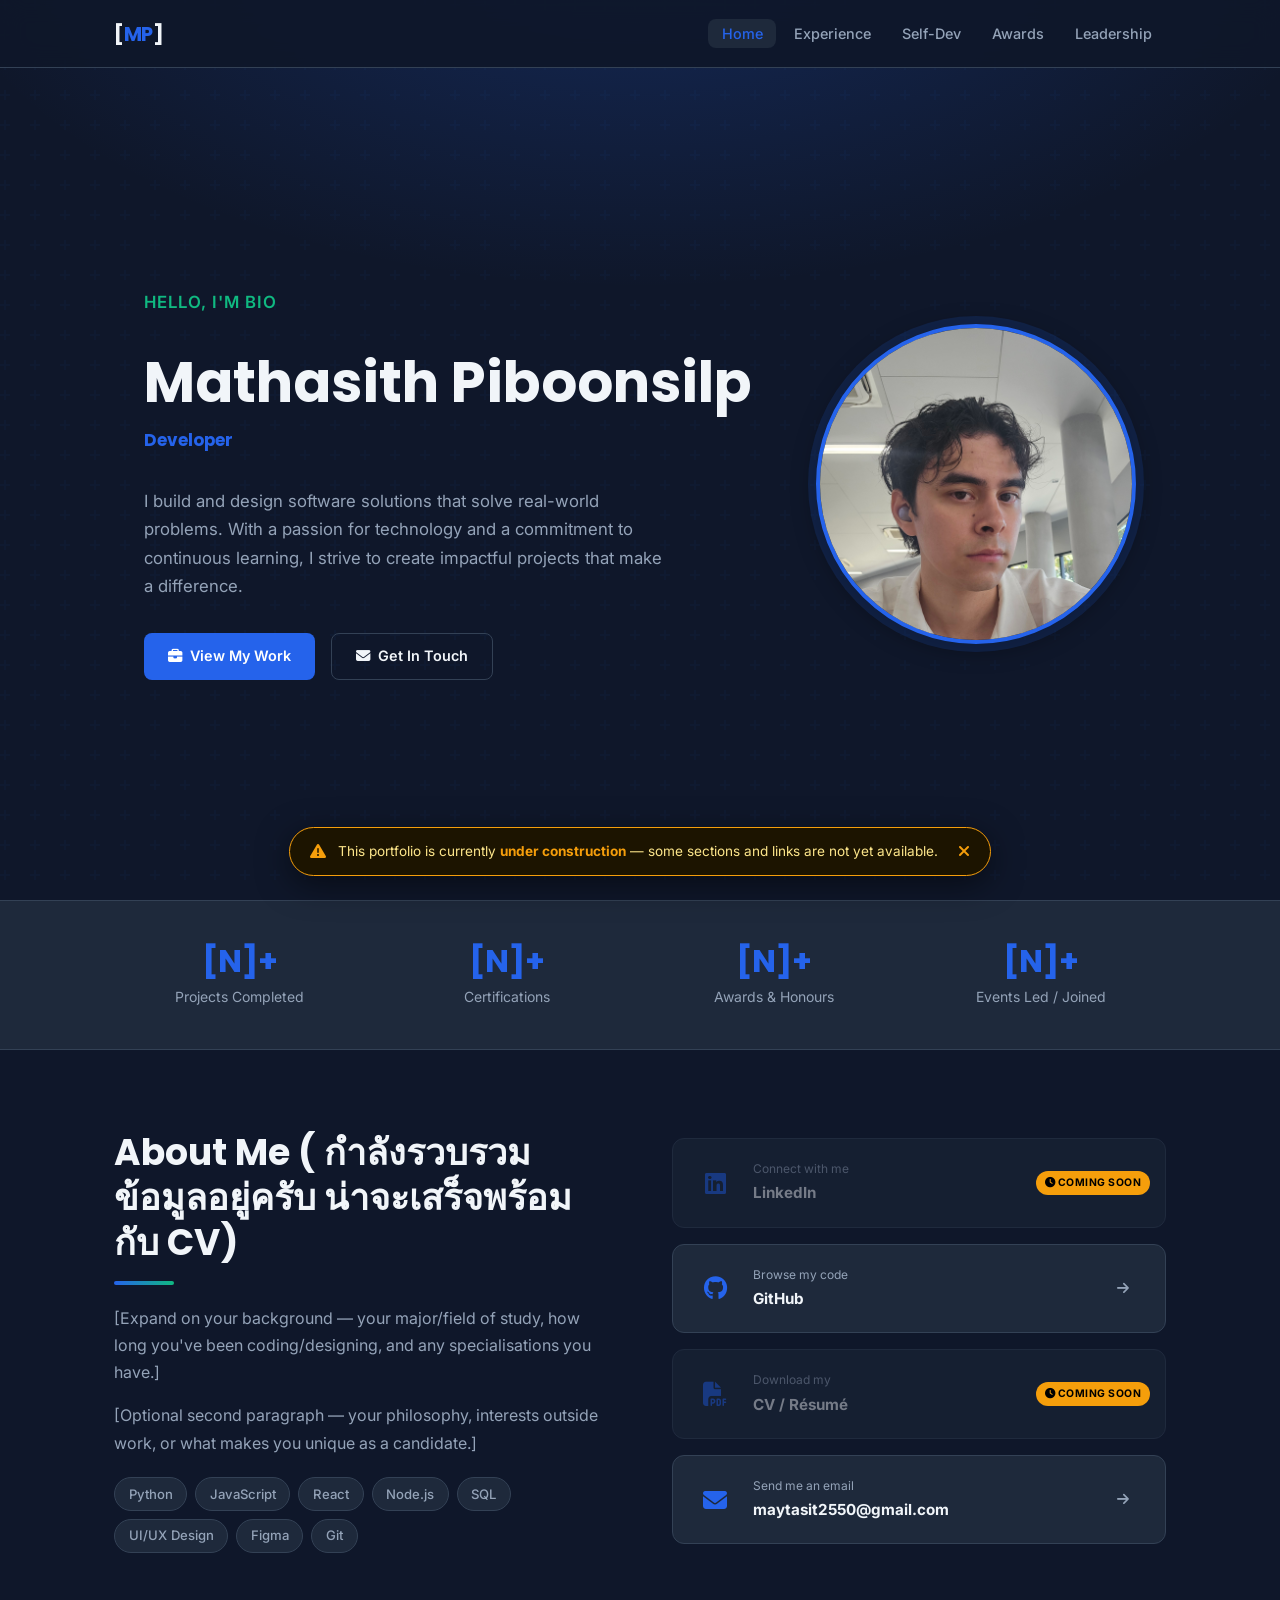
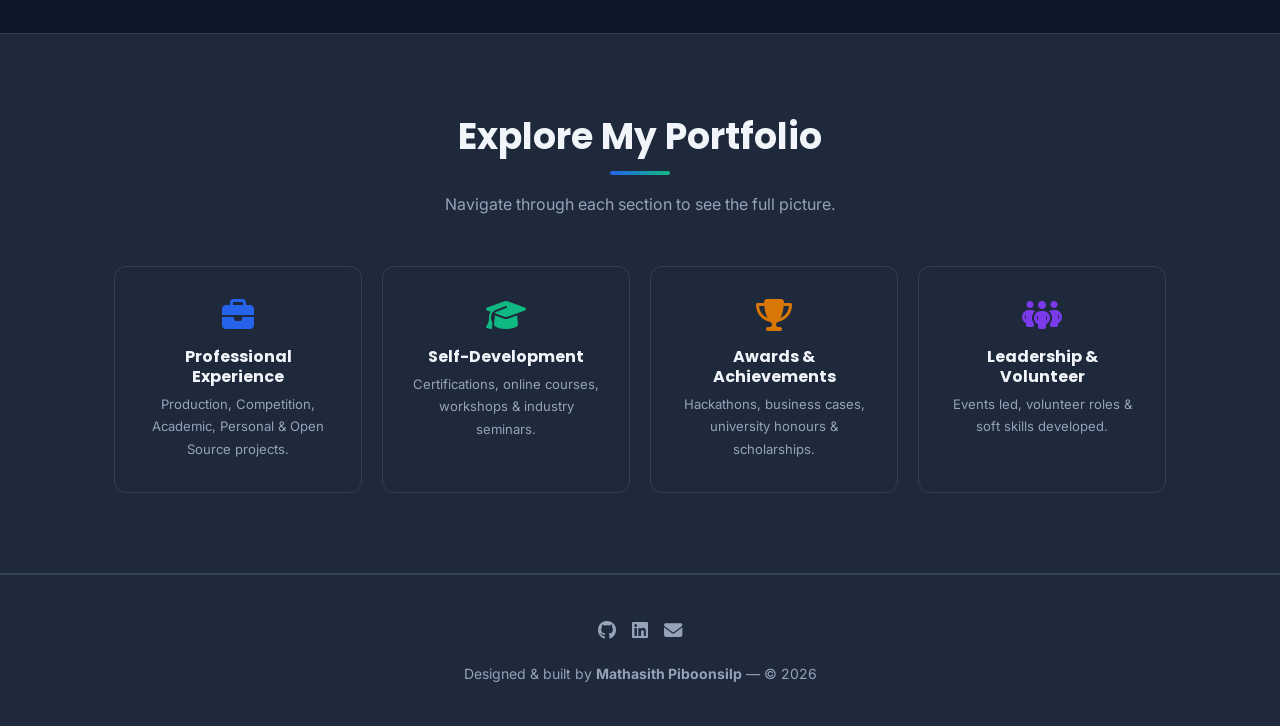
==== index.html @ 3c7a4f27 "Demo portfolio build" ====
<!DOCTYPE html>
<html lang="en">
<head>
  <meta charset="UTF-8" />
  <meta name="viewport" content="width=device-width, initial-scale=1.0" />
  <title>Mathasith Piboonsilp — Portfolio</title>
  <meta name="description" content="[Your tagline — one sentence about what you do]" />
  <!-- Google Fonts -->
  <link rel="preconnect" href="https://fonts.googleapis.com" />
  <link rel="preconnect" href="https://fonts.gstatic.com" crossorigin />
  <link href="https://fonts.googleapis.com/css2?family=Inter:wght@400;500;600&family=Poppins:wght@700;800&display=swap" rel="stylesheet" />
  <!-- Font Awesome -->
  <link rel="stylesheet" href="https://cdnjs.cloudflare.com/ajax/libs/font-awesome/6.5.0/css/all.min.css" />
  <!-- Shared CSS -->
  <link rel="stylesheet" href="css/style.css" />
  <!-- Page-specific styles -->
  <link rel="stylesheet" href="css/home.css" />
</head>
<body>

  <!-- ========== CONSTRUCTION BANNER ========== -->
  <div class="construction-banner" role="alert">
    <i class="fa-solid fa-triangle-exclamation"></i>
    <span>This portfolio is currently <strong>under construction</strong> — some sections and links are not yet available.</span>
    <button class="banner-close" aria-label="Dismiss banner" onclick="this.parentElement.style.display='none'">
      <i class="fa-solid fa-xmark"></i>
    </button>
  </div>

  <!-- ========== NAVIGATION ========== -->
  <nav class="navbar" aria-label="Main navigation">
    <div class="nav-inner">
      <a href="index.html" class="nav-logo">[<span>MP</span>]</a>
      <ul class="nav-links" role="list">
        <li><a href="index.html">Home</a></li>
        <li><a href="html/experience.html">Experience</a></li>
        <li><a href="html/self-development.html">Self-Dev</a></li>
        <li><a href="html/awards.html">Awards</a></li>
        <li><a href="html/leadership.html">Leadership</a></li>
      </ul>
      <button class="nav-toggle" aria-label="Toggle menu" aria-expanded="false">
        <span></span><span></span><span></span>
      </button>
    </div>
  </nav>

  <!-- ========== HERO ========== -->
  <section class="hero">
    <div class="container">
      <div class="hero-inner">
        <!-- Text side -->
        <div class="hero-text">
          <p class="hero-greeting">Hello, I'm Bio</p>
          <h1>Mathasith Piboonsilp</h1>
          <p class="hero-role">Developer</p>
          <p>
            I build and design software solutions that solve real-world problems. With a passion for technology and a commitment to continuous learning, I strive to create impactful projects that make a difference.
          </p>
          <div class="hero-cta">
            <a href="html/experience.html" class="btn btn-primary">
              <i class="fa-solid fa-briefcase"></i> View My Work
            </a>
            <a href="mailto:maytasit2550@gmail.com" class="btn btn-outline">
              <i class="fa-solid fa-envelope"></i> Get In Touch
            </a>
          </div>
        </div>
        <!-- Photo side -->
        <img src="images/Profile.jpg" alt="Mathasith Piboonsilp" class="hero-photo" />
      </div>
    </div>
    <div class="scroll-hint" aria-hidden="true">
      <i class="fa-solid fa-chevron-down"></i> scroll
    </div>
  </section>

  <!-- ========== QUICK STATS ========== -->
  <section class="stats" aria-label="Quick stats">
    <div class="container">
      <div class="stats-grid">
        <div class="stat-item reveal">
          <h3>[N]+</h3>
          <p>Projects Completed</p>
        </div>
        <div class="stat-item reveal">
          <h3>[N]+</h3>
          <p>Certifications</p>
        </div>
        <div class="stat-item reveal">
          <h3>[N]+</h3>
          <p>Awards &amp; Honours</p>
        </div>
        <div class="stat-item reveal">
          <h3>[N]+</h3>
          <p>Events Led / Joined</p>
        </div>
      </div>
    </div>
  </section>

  <!-- ========== ABOUT SNAPSHOT ========== -->
  <section class="section" aria-labelledby="about-heading">
    <div class="container">
      <div class="about-inner">
        <!-- Left: bio + skills -->
        <div class="about-text reveal">
          <h2 id="about-heading">About Me ( กำลังรวบรวมข้อมูลอยู่ครับ น่าจะเสร็จพร้อมกับ CV)</h2>
          <div class="section-divider" style="margin:0.75rem 0 1.25rem;"></div>
          <p>
            [Expand on your background — your major/field of study, how long you've been
            coding/designing, and any specialisations you have.]
          </p>
          <p>
            [Optional second paragraph — your philosophy, interests outside work, or what
            makes you unique as a candidate.]
          </p>
          <div class="skill-pills">
            <!-- Replace with your actual skills -->
            <span class="skill-pill">Python</span>
            <span class="skill-pill">JavaScript</span>
            <span class="skill-pill">React</span>
            <span class="skill-pill">Node.js</span>
            <span class="skill-pill">SQL</span>
            <span class="skill-pill">UI/UX Design</span>
            <span class="skill-pill">Figma</span>
            <span class="skill-pill">Git</span>
          </div>
        </div>
        <!-- Right: quick-links to socials/CV -->
        <div class="about-links reveal">
          <!-- LinkedIn — not ready yet -->
          <div class="link-wrapper">
            <a href="#" class="about-link-card disabled" aria-disabled="true" tabindex="-1">
              <i class="fa-brands fa-linkedin"></i>
              <div class="link-info">
                <span>Connect with me</span>
                <strong>LinkedIn</strong>
              </div>
            </a>
            <span class="coming-soon-badge"><i class="fa-solid fa-clock"></i> Coming Soon</span>
          </div>

          <!-- GitHub — ready -->
          <a href="https://github.com/Boypemt" target="_blank" rel="noopener" class="about-link-card">
            <i class="fa-brands fa-github"></i>
            <div class="link-info">
              <span>Browse my code</span>
              <strong>GitHub</strong>
            </div>
            <i class="fa-solid fa-arrow-right" style="margin-left:auto;color:var(--text-muted);font-size:0.85rem;"></i>
          </a>

          <!-- CV — not ready yet -->
          <div class="link-wrapper">
            <a href="#" class="about-link-card disabled" aria-disabled="true" tabindex="-1">
              <i class="fa-solid fa-file-pdf"></i>
              <div class="link-info">
                <span>Download my</span>
                <strong>CV / Résumé</strong>
              </div>
            </a>
            <span class="coming-soon-badge"><i class="fa-solid fa-clock"></i> Coming Soon</span>
          </div>
          <a href="mailto:maytasit2550@gmail.com" class="about-link-card">
            <i class="fa-solid fa-envelope"></i>
            <div class="link-info">
              <span>Send me an email</span>
              <strong>maytasit2550@gmail.com</strong>
            </div>
            <i class="fa-solid fa-arrow-right" style="margin-left:auto;color:var(--text-muted);font-size:0.85rem;"></i>
          </a>
        </div>
      </div>
    </div>
  </section>

  <!-- ========== PORTFOLIO SECTIONS PREVIEW ========== -->
  <section class="section" style="background:var(--surface);border-top:1px solid var(--border);border-bottom:1px solid var(--border);" aria-labelledby="sections-heading">
    <div class="container">
      <h2 class="section-title" id="sections-heading">Explore My Portfolio</h2>
      <div class="section-divider"></div>
      <p class="section-subtitle">Navigate through each section to see the full picture.</p>

      <div class="preview-grid">
        <a href="html/experience.html" class="preview-card">
          <i class="fa-solid fa-briefcase" style="color:var(--primary);"></i>
          <h3>Professional Experience</h3>
          <p>Production, Competition, Academic, Personal &amp; Open Source projects.</p>
        </a>
        <a href="html/self-development.html" class="preview-card">
          <i class="fa-solid fa-graduation-cap" style="color:var(--accent);"></i>
          <h3>Self-Development</h3>
          <p>Certifications, online courses, workshops &amp; industry seminars.</p>
        </a>
        <a href="html/awards.html" class="preview-card">
          <i class="fa-solid fa-trophy" style="color:#D97706;"></i>
          <h3>Awards &amp; Achievements</h3>
          <p>Hackathons, business cases, university honours &amp; scholarships.</p>
        </a>
        <a href="html/leadership.html" class="preview-card">
          <i class="fa-solid fa-people-group" style="color:#7C3AED;"></i>
          <h3>Leadership &amp; Volunteer</h3>
          <p>Events led, volunteer roles &amp; soft skills developed.</p>
        </a>
      </div>
    </div>
  </section>

  <!-- ========== FOOTER ========== -->
  <footer class="footer">
    <div class="container">
      <div class="footer-socials">
        <a href="https://github.com/Boypemt" target="_blank" rel="noopener" aria-label="GitHub">
          <i class="fa-brands fa-github"></i>
        </a>
        <a href="[linkedin-url]" target="_blank" rel="noopener" aria-label="LinkedIn">
          <i class="fa-brands fa-linkedin"></i>
        </a>
        <a href="mailto:maytasit2550@gmail.com" aria-label="Email">
          <i class="fa-solid fa-envelope"></i>
        </a>
      </div>
      <p>Designed &amp; built by <strong>Mathasith Piboonsilp</strong> &mdash; &copy; <span id="year"></span></p>
    </div>
  </footer>

  <!-- ========== SCRIPTS ========== -->
  <script>
    document.getElementById('year').textContent = new Date().getFullYear();
  </script>
  <script src="js/main.js"></script>
</body>
</html>
---- css/style.css ----
/* ============================================================
   PORTFOLIO — Shared Stylesheet
   ============================================================ */

/* ---------- CSS Variables (Design Tokens) ---------- */
:root {
  --primary:      #2563EB;
  --primary-dark: #1D4ED8;
  --accent:       #10B981;
  --bg:           #0F172A;
  --surface:      #1E293B;
  --surface-2:    #263147;
  --text:         #F1F5F9;
  --text-muted:   #94A3B8;
  --border:       #334155;
  --radius:       12px;
  --radius-sm:    8px;
  --shadow:       0 4px 24px rgba(0, 0, 0, 0.4);
  --transition:   0.25s ease;
  --nav-height:   68px;
  --max-w:        1100px;
}

/* ---------- Reset & Base ---------- */
*, *::before, *::after { box-sizing: border-box; margin: 0; padding: 0; }

html { scroll-behavior: smooth; font-size: 16px; }

body {
  background-color: var(--bg);
  color: var(--text);
  font-family: 'Inter', sans-serif;
  line-height: 1.7;
  min-height: 100vh;
}

a { color: var(--primary); text-decoration: none; transition: color var(--transition); }
a:hover { color: var(--accent); }

img { max-width: 100%; display: block; }

ul { list-style: none; }

/* ---------- Typography ---------- */
h1, h2, h3, h4 {
  font-family: 'Poppins', sans-serif;
  font-weight: 700;
  line-height: 1.25;
  color: var(--text);
}

h1 { font-size: clamp(2rem, 5vw, 3.5rem); }
h2 { font-size: clamp(1.5rem, 3vw, 2.25rem); }
h3 { font-size: 1.25rem; }
h4 { font-size: 1rem; }

p { color: var(--text-muted); }

/* ---------- Layout Utilities ---------- */
.container {
  max-width: var(--max-w);
  margin: 0 auto;
  padding: 0 1.5rem;
}

.section {
  padding: 5rem 0;
}

.section-title {
  text-align: center;
  margin-bottom: 0.5rem;
}

.section-subtitle {
  text-align: center;
  color: var(--text-muted);
  margin-bottom: 3rem;
  font-size: 1rem;
}

.section-divider {
  width: 60px;
  height: 4px;
  background: linear-gradient(90deg, var(--primary), var(--accent));
  border-radius: 2px;
  margin: 0.75rem auto 1rem;
}

/* ---------- Navigation ---------- */
.navbar {
  position: fixed;
  top: 0;
  left: 0;
  right: 0;
  height: var(--nav-height);
  background: rgba(15, 23, 42, 0.92);
  backdrop-filter: blur(12px);
  border-bottom: 1px solid var(--border);
  z-index: 1000;
  display: flex;
  align-items: center;
}

.nav-inner {
  display: flex;
  align-items: center;
  justify-content: space-between;
  width: 100%;
  max-width: var(--max-w);
  margin: 0 auto;
  padding: 0 1.5rem;
}

.nav-logo {
  font-family: 'Poppins', sans-serif;
  font-weight: 700;
  font-size: 1.25rem;
  color: var(--text);
  letter-spacing: -0.5px;
}

.nav-logo span { color: var(--primary); }

.nav-links {
  display: flex;
  gap: 0.25rem;
}

.nav-links a {
  color: var(--text-muted);
  font-size: 0.9rem;
  font-weight: 500;
  padding: 0.4rem 0.85rem;
  border-radius: var(--radius-sm);
  transition: background var(--transition), color var(--transition);
}

.nav-links a:hover,
.nav-links a.active {
  background: var(--surface);
  color: var(--text);
}

.nav-links a.active { color: var(--primary); }

/* Hamburger (mobile) */
.nav-toggle {
  display: none;
  flex-direction: column;
  gap: 5px;
  cursor: pointer;
  background: none;
  border: none;
  padding: 4px;
}

.nav-toggle span {
  display: block;
  width: 24px;
  height: 2px;
  background: var(--text);
  border-radius: 2px;
  transition: transform var(--transition), opacity var(--transition);
}

/* ---------- Page Hero (inner pages) ---------- */
.page-hero {
  padding: calc(var(--nav-height) + 3rem) 0 3rem;
  text-align: center;
  background: linear-gradient(135deg, var(--bg) 0%, var(--surface) 100%);
  border-bottom: 1px solid var(--border);
}

.page-hero h1 { margin-bottom: 0.5rem; }
.page-hero .badge {
  display: inline-block;
  background: var(--primary);
  color: #fff;
  font-size: 0.75rem;
  font-weight: 600;
  padding: 0.2rem 0.75rem;
  border-radius: 999px;
  margin-bottom: 1rem;
  letter-spacing: 0.5px;
  text-transform: uppercase;
}

/* ---------- Cards ---------- */
.card {
  background: var(--surface);
  border: 1px solid var(--border);
  border-radius: var(--radius);
  padding: 1.75rem;
  transition: transform var(--transition), box-shadow var(--transition), border-color var(--transition);
}

.card:hover {
  transform: translateY(-4px);
  box-shadow: var(--shadow);
  border-color: var(--primary);
}

.card-grid {
  display: grid;
  grid-template-columns: repeat(auto-fill, minmax(300px, 1fr));
  gap: 1.5rem;
}

.card-tag {
  display: inline-block;
  font-size: 0.7rem;
  font-weight: 700;
  text-transform: uppercase;
  letter-spacing: 1px;
  padding: 0.2rem 0.65rem;
  border-radius: 999px;
  margin-bottom: 0.75rem;
  color: #fff;
}

.tag-production  { background: #2563EB; }
.tag-competition { background: #7C3AED; }
.tag-academic    { background: #D97706; }
.tag-personal    { background: #10B981; }
.tag-opensource  { background: #EC4899; }
.tag-cert        { background: #0891B2; }
.tag-workshop    { background: #059669; }
.tag-award       { background: #D97706; }
.tag-honor       { background: #7C3AED; }
.tag-leadership  { background: #2563EB; }
.tag-volunteer   { background: #10B981; }

.card h3 { margin-bottom: 0.25rem; }

.card .role {
  font-size: 0.85rem;
  color: var(--primary);
  font-weight: 600;
  margin-bottom: 0.75rem;
}

.card p { font-size: 0.9rem; margin-bottom: 0.75rem; }

.card .learnings { margin-top: 0.75rem; }
.card .learnings h4 {
  font-size: 0.8rem;
  text-transform: uppercase;
  letter-spacing: 0.5px;
  color: var(--text-muted);
  margin-bottom: 0.4rem;
}
.card .learnings ul { display: flex; flex-direction: column; gap: 0.25rem; }
.card .learnings li {
  font-size: 0.85rem;
  color: var(--text-muted);
  padding-left: 1rem;
  position: relative;
}
.card .learnings li::before {
  content: '▸';
  color: var(--accent);
  position: absolute;
  left: 0;
}

.tech-stack {
  display: flex;
  flex-wrap: wrap;
  gap: 0.4rem;
  margin-top: 0.75rem;
}
.tech-stack span {
  font-size: 0.72rem;
  background: var(--surface-2);
  color: var(--text-muted);
  padding: 0.2rem 0.55rem;
  border-radius: 4px;
  border: 1px solid var(--border);
}

.card-link {
  display: inline-flex;
  align-items: center;
  gap: 0.35rem;
  margin-top: 1rem;
  font-size: 0.85rem;
  font-weight: 600;
  color: var(--primary);
}
.card-link:hover { color: var(--accent); }

/* ---------- Tab / Filter Bar ---------- */
.filter-bar {
  display: flex;
  flex-wrap: wrap;
  gap: 0.5rem;
  justify-content: center;
  margin-bottom: 2.5rem;
}

.filter-btn {
  background: var(--surface);
  color: var(--text-muted);
  border: 1px solid var(--border);
  padding: 0.4rem 1.1rem;
  border-radius: 999px;
  font-size: 0.85rem;
  font-weight: 500;
  cursor: pointer;
  transition: all var(--transition);
}

.filter-btn:hover,
.filter-btn.active {
  background: var(--primary);
  color: #fff;
  border-color: var(--primary);
}

/* ---------- Page Coming Soon Banner ---------- */
.page-banner {
  position: fixed;
  bottom: 1.5rem;
  left: 50%;
  transform: translateX(-50%);
  z-index: 1100;
  display: flex;
  align-items: center;
  gap: 0.75rem;
  background: #0D1F0F;
  border: 1px solid #10B981;
  color: #6EE7B7;
  font-size: 0.85rem;
  padding: 0.75rem 1.25rem;
  border-radius: 999px;
  box-shadow: 0 8px 32px rgba(0,0,0,0.5);
  max-width: 90vw;
  white-space: nowrap;
}

.page-banner i:first-child {
  color: #10B981;
  font-size: 1rem;
  flex-shrink: 0;
}

.page-banner strong { color: #10B981; }

.page-banner .banner-close {
  background: none;
  border: none;
  color: #065F46;
  cursor: pointer;
  padding: 0 0 0 0.5rem;
  font-size: 1rem;
  line-height: 1;
  flex-shrink: 0;
  transition: color 0.2s;
}

.page-banner .banner-close:hover { color: #10B981; }

@media (max-width: 600px) {
  .page-banner {
    white-space: normal;
    border-radius: 12px;
    bottom: 1rem;
    text-align: left;
  }
}

/* ---------- Card Photo ---------- */
.card-photo {
  width: 100%;
  height: 180px;
  object-fit: cover;
  border-radius: var(--radius-sm);
  margin-bottom: 1rem;
}

.card-photo-placeholder {
  width: 100%;
  height: 180px;
  background: var(--surface-2);
  border-radius: var(--radius-sm);
  margin-bottom: 1rem;
  display: flex;
  align-items: center;
  justify-content: center;
  color: var(--border);
  font-size: 2rem;
  border: 1px dashed var(--border);
}

/* ---------- Footer ---------- */
.footer {
  background: var(--surface);
  border-top: 1px solid var(--border);
  padding: 2.5rem 0;
  text-align: center;
}

.footer p { font-size: 0.875rem; }

.footer-socials {
  display: flex;
  justify-content: center;
  gap: 1rem;
  margin-bottom: 1rem;
}

.footer-socials a {
  color: var(--text-muted);
  font-size: 1.15rem;
  transition: color var(--transition);
}

.footer-socials a:hover { color: var(--primary); }

/* ---------- Buttons ---------- */
.btn {
  display: inline-flex;
  align-items: center;
  gap: 0.5rem;
  padding: 0.65rem 1.5rem;
  border-radius: var(--radius-sm);
  font-weight: 600;
  font-size: 0.9rem;
  cursor: pointer;
  transition: all var(--transition);
  border: none;
}

.btn-primary {
  background: var(--primary);
  color: #fff;
}
.btn-primary:hover {
  background: var(--primary-dark);
  color: #fff;
  transform: translateY(-2px);
}

.btn-outline {
  background: transparent;
  color: var(--text);
  border: 1px solid var(--border);
}
.btn-outline:hover {
  border-color: var(--primary);
  color: var(--primary);
}

/* ---------- Responsive ---------- */
@media (max-width: 768px) {
  .nav-links {
    display: none;
    position: absolute;
    top: var(--nav-height);
    left: 0;
    right: 0;
    background: var(--surface);
    border-bottom: 1px solid var(--border);
    flex-direction: column;
    padding: 1rem 1.5rem;
    gap: 0.25rem;
  }

  .nav-links.open { display: flex; }

  .nav-toggle { display: flex; }

  .card-grid { grid-template-columns: 1fr; }

  .section { padding: 3.5rem 0; }
}
---- css/home.css ----
/* ============================================================
   HOME PAGE (index.html) — Page-specific styles
   Shared base styles are in css/style.css
   ============================================================ */

/* ---- Construction Banner ---- */
.construction-banner {
  position: fixed;
  bottom: 1.5rem;
  left: 50%;
  transform: translateX(-50%);
  z-index: 1100;
  display: flex;
  align-items: center;
  gap: 0.75rem;
  background: #1C1400;
  border: 1px solid #F59E0B;
  color: #FDE68A;
  font-size: 0.85rem;
  padding: 0.75rem 1.25rem;
  border-radius: 999px;
  box-shadow: 0 8px 32px rgba(0,0,0,0.5);
  max-width: 90vw;
  white-space: nowrap;
}

.construction-banner i:first-child {
  color: #F59E0B;
  font-size: 1rem;
  flex-shrink: 0;
}

.construction-banner strong { color: #F59E0B; }

.banner-close {
  background: none;
  border: none;
  color: #92400E;
  cursor: pointer;
  padding: 0 0 0 0.5rem;
  font-size: 1rem;
  line-height: 1;
  flex-shrink: 0;
  transition: color 0.2s;
}

.banner-close:hover { color: #F59E0B; }

@media (max-width: 600px) {
  .construction-banner {
    white-space: normal;
    border-radius: 12px;
    bottom: 1rem;
    text-align: left;
  }
}

/* ---- Hero ---- */
.hero {
  min-height: 100vh;
  display: flex;
  align-items: center;
  padding-top: var(--nav-height);
  background:
    radial-gradient(ellipse 80% 60% at 50% -10%, rgba(37,99,235,0.25) 0%, transparent 70%),
    var(--bg);
  position: relative;
  overflow: hidden;
}

.hero::after {
  content: '';
  position: absolute;
  inset: 0;
  background: url("data:image/svg+xml,%3Csvg width='60' height='60' viewBox='0 0 60 60' xmlns='http://www.w3.org/2000/svg'%3E%3Cg fill='none' fill-rule='evenodd'%3E%3Cg fill='%232563EB' fill-opacity='0.04'%3E%3Cpath d='M36 34v-4h-2v4h-4v2h4v4h2v-4h4v-2h-4zm0-30V0h-2v4h-4v2h4v4h2V6h4V4h-4zM6 34v-4H4v4H0v2h4v4h2v-4h4v-2H6zM6 4V0H4v4H0v2h4v4h2V6h4V4H6z'/%3E%3C/g%3E%3C/g%3E%3C/svg%3E");
  pointer-events: none;
}

.hero-inner {
  display: flex;
  align-items: center;
  gap: 4rem;
  position: relative;
  z-index: 1;
}

.hero-text { flex: 1; }

.hero-greeting {
  font-size: 1rem;
  color: var(--accent);
  font-weight: 600;
  letter-spacing: 1px;
  text-transform: uppercase;
  margin-bottom: 0.75rem;
}

.hero-text h1 { margin-bottom: 0.5rem; }

.hero-role {
  font-size: clamp(1rem, 2.5vw, 1.35rem);
  color: var(--primary);
  font-family: 'Poppins', sans-serif;
  font-weight: 700;
  margin-bottom: 1.25rem;
}

.hero-text p {
  font-size: 1.05rem;
  max-width: 520px;
  margin-bottom: 2rem;
}

.hero-cta {
  display: flex;
  gap: 1rem;
  flex-wrap: wrap;
}

.hero-photo {
  width: 320px;
  height: 320px;
  border-radius: 50%;
  object-fit: cover;
  object-position: center top;
  border: 4px solid var(--primary);
  box-shadow: 0 0 0 8px rgba(37,99,235,0.15), var(--shadow);
  flex-shrink: 0;
  image-rendering: high-quality;
  -webkit-backface-visibility: hidden;
  backface-visibility: hidden;
}

.hero-photo-placeholder {
  width: 280px;
  height: 280px;
  border-radius: 50%;
  background: var(--surface);
  border: 4px solid var(--primary);
  box-shadow: 0 0 0 8px rgba(37,99,235,0.15), var(--shadow);
  flex-shrink: 0;
  display: flex;
  flex-direction: column;
  align-items: center;
  justify-content: center;
  color: var(--text-muted);
  gap: 0.5rem;
}

.hero-photo-placeholder i { font-size: 3rem; color: var(--border); }

.scroll-hint {
  position: absolute;
  bottom: 2rem;
  left: 50%;
  transform: translateX(-50%);
  display: flex;
  flex-direction: column;
  align-items: center;
  gap: 0.4rem;
  color: var(--text-muted);
  font-size: 0.75rem;
  letter-spacing: 1px;
  text-transform: uppercase;
  animation: bounce 2s infinite;
  z-index: 1;
}

@keyframes bounce {
  0%, 100% { transform: translateX(-50%) translateY(0); }
  50%       { transform: translateX(-50%) translateY(6px); }
}

/* ---- Quick Stats ---- */
.stats {
  background: var(--surface);
  border-top: 1px solid var(--border);
  border-bottom: 1px solid var(--border);
  padding: 2.5rem 0;
}

.stats-grid {
  display: grid;
  grid-template-columns: repeat(4, 1fr);
  gap: 1rem;
  text-align: center;
}

.stat-item h3 {
  font-size: 2rem;
  color: var(--primary);
  margin-bottom: 0.25rem;
}

.stat-item p { font-size: 0.875rem; }

/* ---- About Snapshot ---- */
.about-inner {
  display: grid;
  grid-template-columns: 1fr 1fr;
  gap: 4rem;
  align-items: center;
}

.about-text h2 { margin-bottom: 1rem; }
.about-text p  { margin-bottom: 1rem; }

.skill-pills {
  display: flex;
  flex-wrap: wrap;
  gap: 0.5rem;
  margin-top: 1.25rem;
}

.skill-pill {
  background: var(--surface);
  border: 1px solid var(--border);
  color: var(--text-muted);
  padding: 0.3rem 0.85rem;
  border-radius: 999px;
  font-size: 0.82rem;
  font-weight: 500;
}

.about-links { display: flex; flex-direction: column; gap: 1rem; }

.about-link-card {
  display: flex;
  align-items: center;
  gap: 1.25rem;
  background: var(--surface);
  border: 1px solid var(--border);
  border-radius: var(--radius);
  padding: 1.25rem 1.5rem;
  color: var(--text);
  transition: all var(--transition);
}

.about-link-card:hover {
  border-color: var(--primary);
  color: var(--text);
  transform: translateX(6px);
}

.about-link-card i {
  font-size: 1.5rem;
  color: var(--primary);
  width: 36px;
  text-align: center;
}

.about-link-card .link-info span {
  display: block;
  font-size: 0.75rem;
  color: var(--text-muted);
}

.about-link-card .link-info strong { font-size: 0.95rem; }

/* ---- Coming Soon wrapper ---- */
.link-wrapper {
  position: relative;
}

.link-wrapper .coming-soon-badge {
  position: absolute;
  top: 50%;
  right: 1rem;
  transform: translateY(-50%);
  background: #F59E0B;
  color: #000;
  font-size: 0.65rem;
  font-weight: 700;
  text-transform: uppercase;
  letter-spacing: 0.5px;
  padding: 0.2rem 0.55rem;
  border-radius: 999px;
  white-space: nowrap;
  pointer-events: none;
}

.link-wrapper .about-link-card.disabled {
  opacity: 0.45;
  cursor: not-allowed;
  pointer-events: none;
  border-color: var(--border);
}

.link-wrapper .about-link-card.disabled:hover {
  transform: none;
  border-color: var(--border);
}

/* ---- Sections Preview ---- */
.preview-grid {
  display: grid;
  grid-template-columns: repeat(auto-fill, minmax(220px, 1fr));
  gap: 1.25rem;
}

.preview-card {
  background: var(--surface);
  border: 1px solid var(--border);
  border-radius: var(--radius);
  padding: 2rem 1.5rem;
  text-align: center;
  transition: all var(--transition);
  color: var(--text);
}

.preview-card:hover {
  border-color: var(--primary);
  transform: translateY(-4px);
  box-shadow: var(--shadow);
  color: var(--text);
}

.preview-card i {
  font-size: 2rem;
  margin-bottom: 1rem;
  display: block;
}

.preview-card h3 { font-size: 1rem; margin-bottom: 0.4rem; }
.preview-card p  { font-size: 0.82rem; }

/* ---- Responsive ---- */
@media (max-width: 900px) {
  .hero-inner { flex-direction: column-reverse; text-align: center; gap: 2rem; }
  .hero-text p { margin-left: auto; margin-right: auto; }
  .hero-cta { justify-content: center; }
  .stats-grid { grid-template-columns: repeat(2, 1fr); }
  .about-inner { grid-template-columns: 1fr; gap: 2.5rem; }
}

@media (max-width: 480px) {
  .hero-photo-placeholder,
  .hero-photo { width: 200px; height: 200px; }
  .stats-grid { grid-template-columns: repeat(2, 1fr); }
}
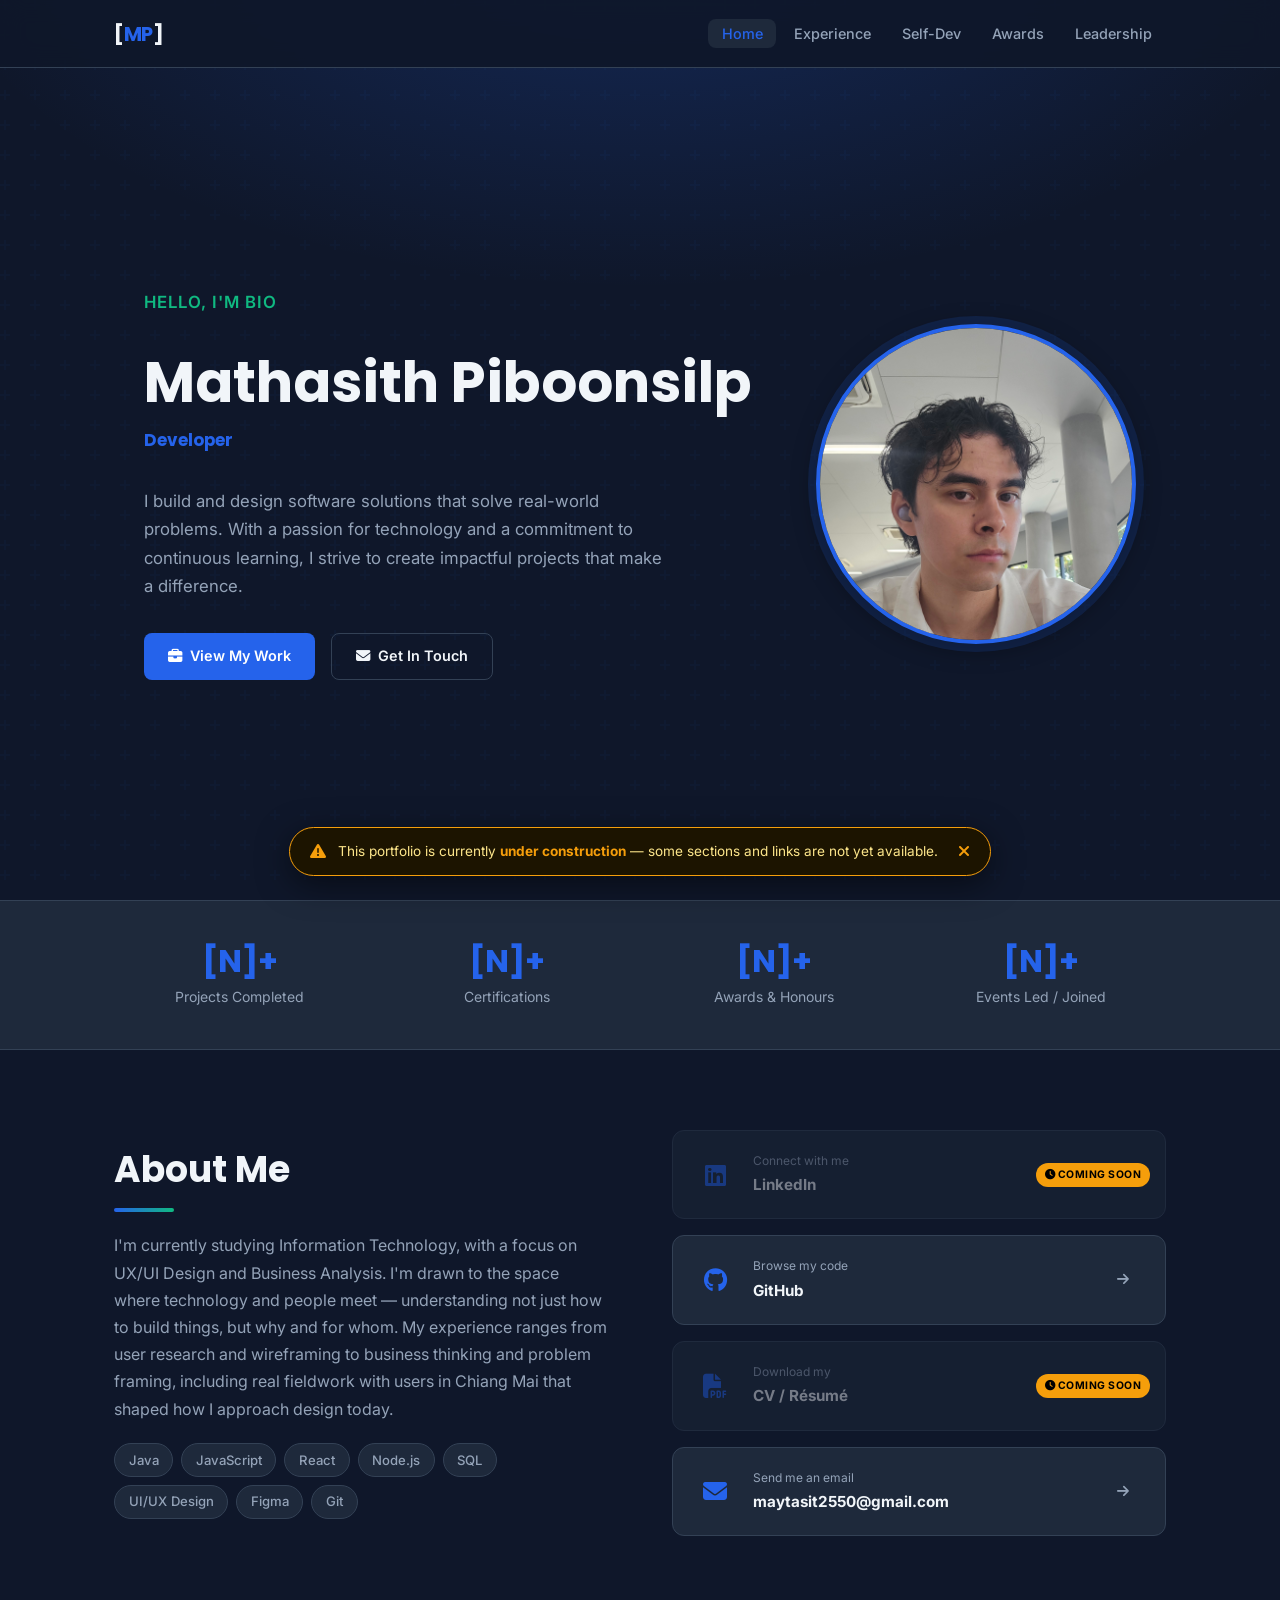
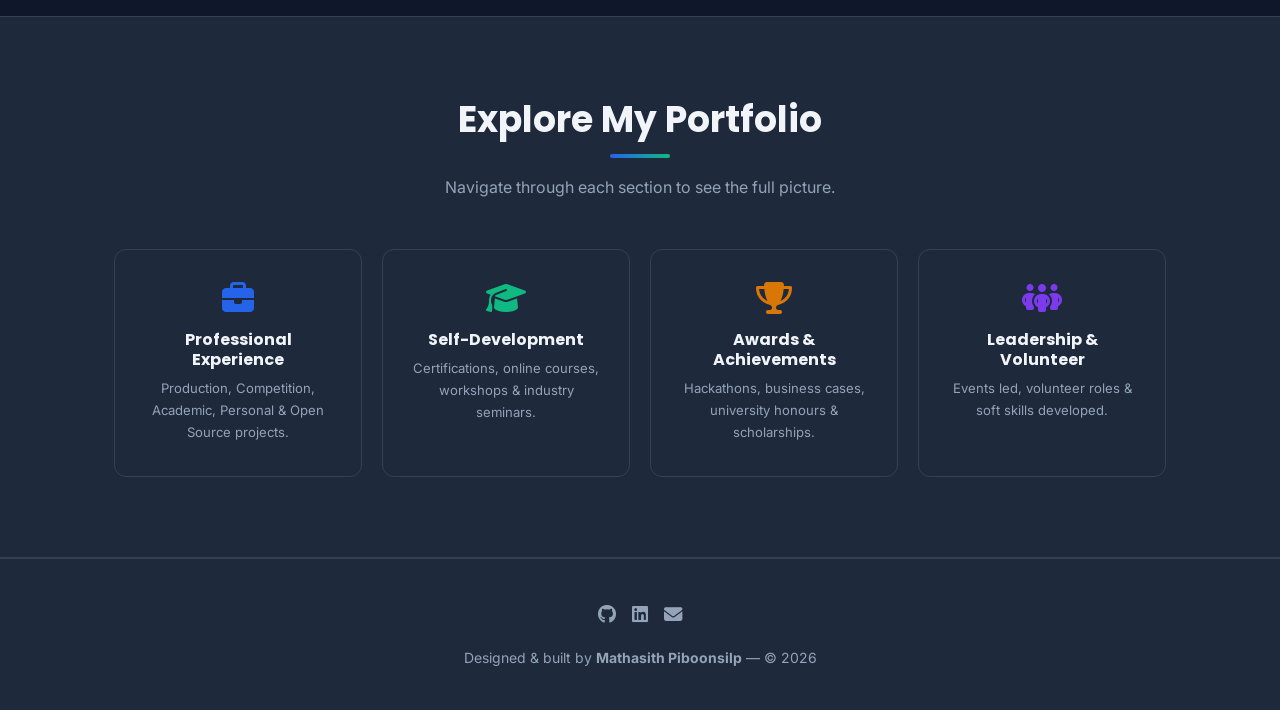
==== commit ffd02a2e: "Complete experience page" ====
--- a/index.html
+++ b/index.html
@@ -104,19 +104,20 @@
       <div class="about-inner">
         <!-- Left: bio + skills -->
         <div class="about-text reveal">
-          <h2 id="about-heading">About Me ( กำลังรวบรวมข้อมูลอยู่ครับ น่าจะเสร็จพร้อมกับ CV)</h2>
+          <h2 id="about-heading">About Me</h2>
           <div class="section-divider" style="margin:0.75rem 0 1.25rem;"></div>
           <p>
-            [Expand on your background — your major/field of study, how long you've been
-            coding/designing, and any specialisations you have.]
+            I'm currently studying Information Technology, with a focus on UX/UI Design
+             and Business Analysis. I'm drawn to the space where technology and people
+              meet — understanding not just how to build things, but why and for whom. 
+              My experience ranges from user research and wireframing to business thinking 
+              and problem framing, including real fieldwork with users in Chiang Mai that shaped
+               how I approach design today.
           </p>
-          <p>
-            [Optional second paragraph — your philosophy, interests outside work, or what
-            makes you unique as a candidate.]
-          </p>
+    
           <div class="skill-pills">
             <!-- Replace with your actual skills -->
-            <span class="skill-pill">Python</span>
+            <span class="skill-pill">Java</span>
             <span class="skill-pill">JavaScript</span>
             <span class="skill-pill">React</span>
             <span class="skill-pill">Node.js</span>
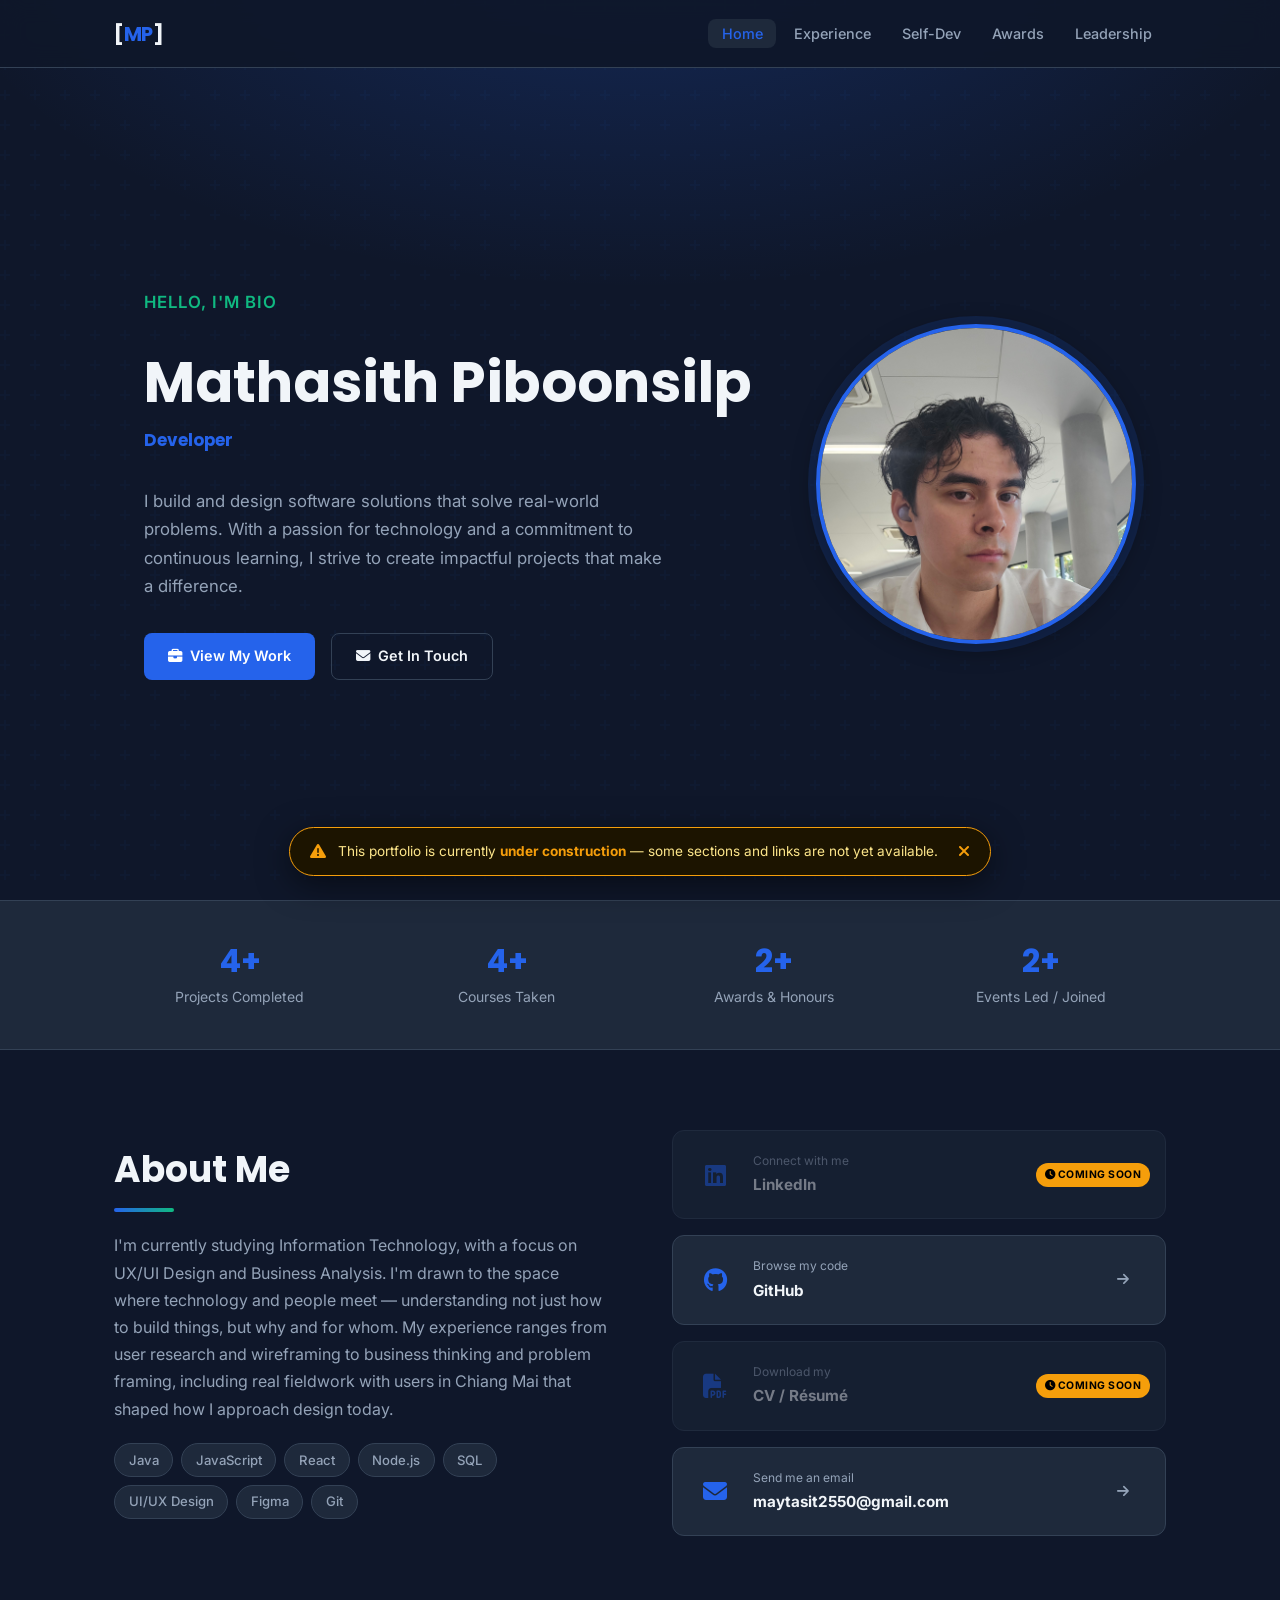
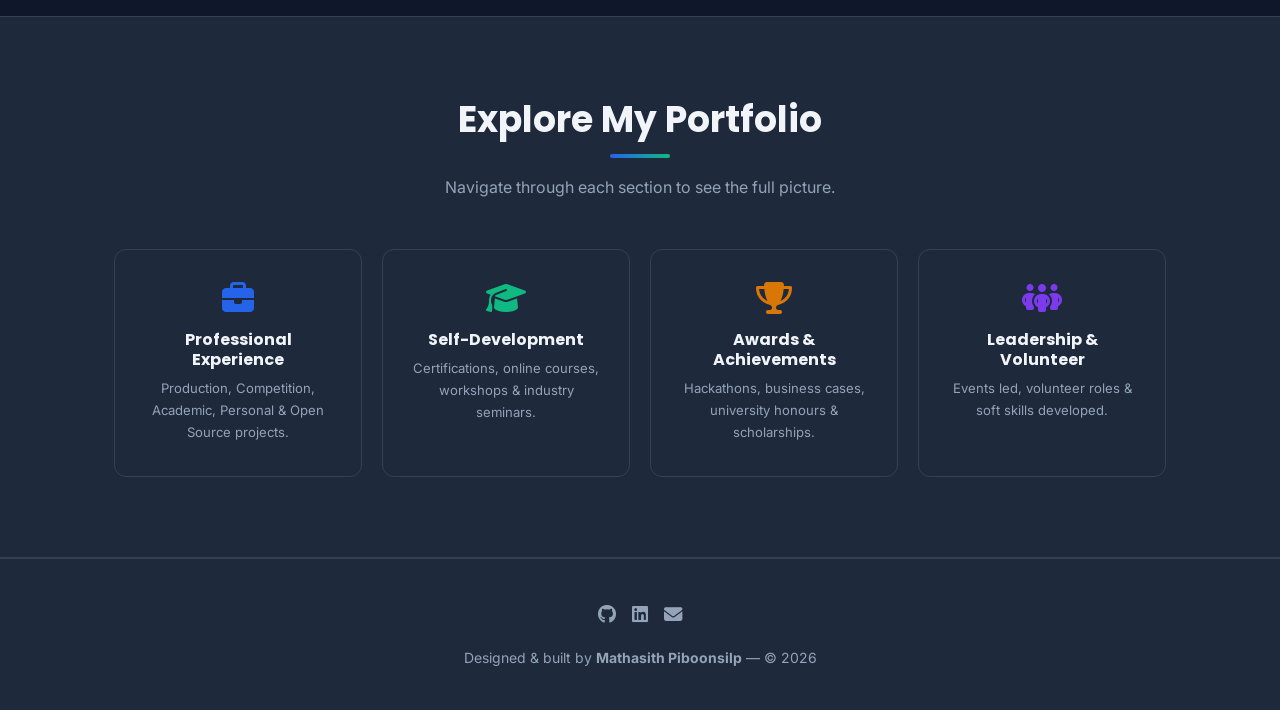
==== commit f7753ea6: "Fill in real content for awards, leadership, self-dev, and home stats" ====
--- a/index.html
+++ b/index.html
@@ -79,19 +79,19 @@
     <div class="container">
       <div class="stats-grid">
         <div class="stat-item reveal">
-          <h3>[N]+</h3>
+          <h3>4+</h3>
           <p>Projects Completed</p>
         </div>
         <div class="stat-item reveal">
-          <h3>[N]+</h3>
-          <p>Certifications</p>
-        </div>
-        <div class="stat-item reveal">
-          <h3>[N]+</h3>
+          <h3>4+</h3>
+          <p>Courses Taken</p>
+        </div>
+        <div class="stat-item reveal">
+          <h3>2+</h3>
           <p>Awards &amp; Honours</p>
         </div>
         <div class="stat-item reveal">
-          <h3>[N]+</h3>
+          <h3>2+</h3>
           <p>Events Led / Joined</p>
         </div>
       </div>
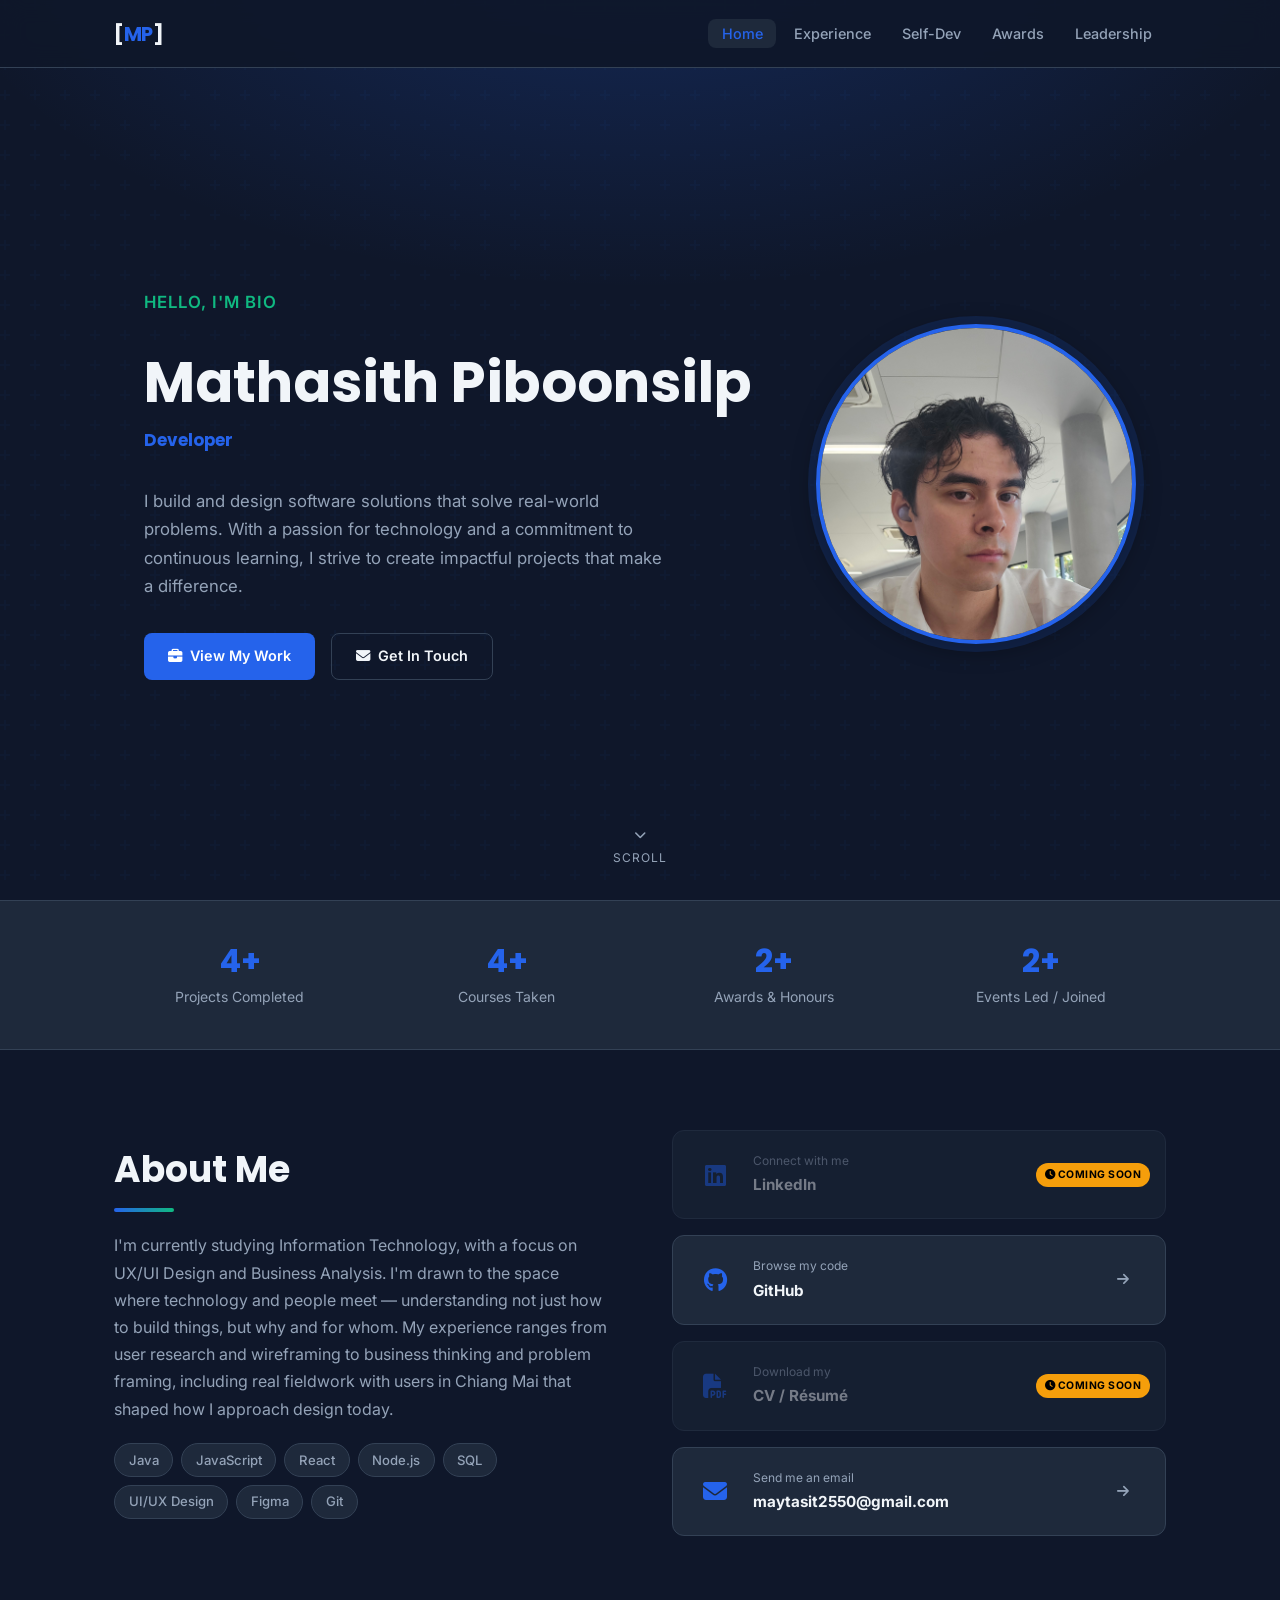
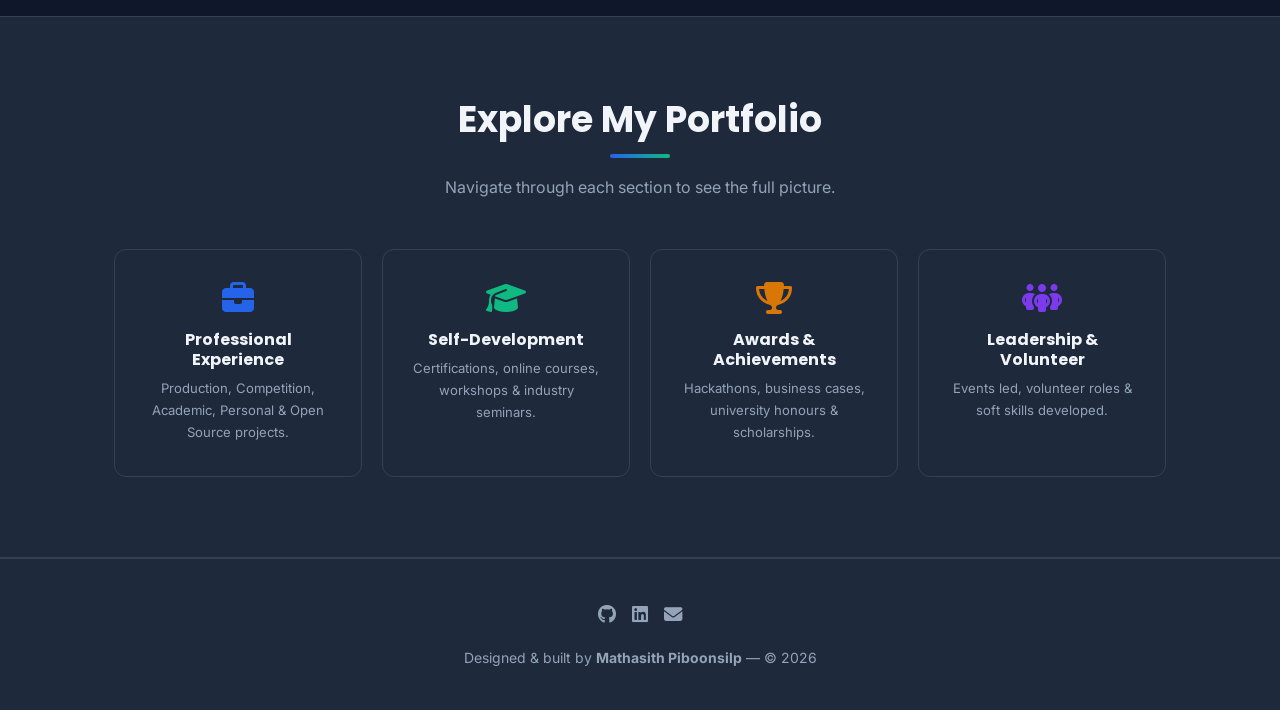
==== commit a47d0809: "Remove coming soon banners and link demo buttons to Google Drive" ====
--- a/index.html
+++ b/index.html
@@ -17,15 +17,6 @@
   <link rel="stylesheet" href="css/home.css" />
 </head>
 <body>
-
-  <!-- ========== CONSTRUCTION BANNER ========== -->
-  <div class="construction-banner" role="alert">
-    <i class="fa-solid fa-triangle-exclamation"></i>
-    <span>This portfolio is currently <strong>under construction</strong> — some sections and links are not yet available.</span>
-    <button class="banner-close" aria-label="Dismiss banner" onclick="this.parentElement.style.display='none'">
-      <i class="fa-solid fa-xmark"></i>
-    </button>
-  </div>
 
   <!-- ========== NAVIGATION ========== -->
   <nav class="navbar" aria-label="Main navigation">
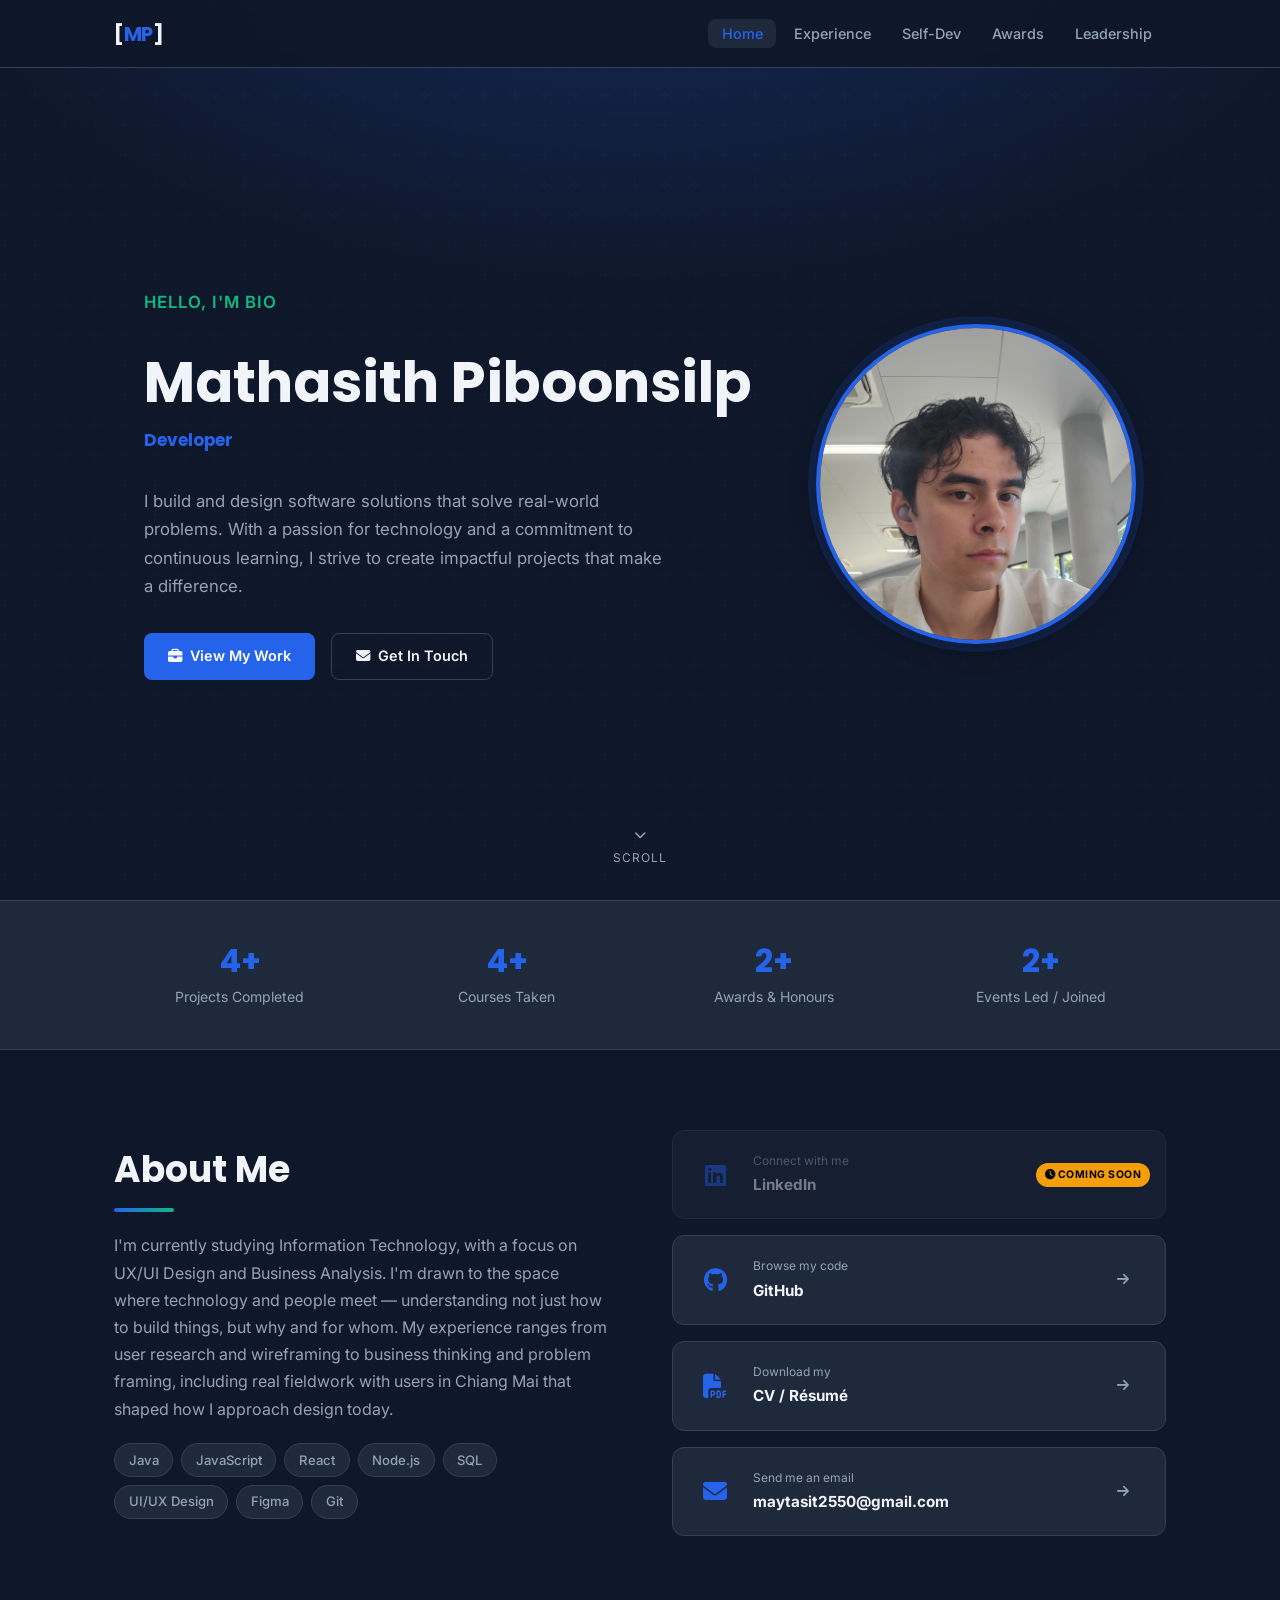
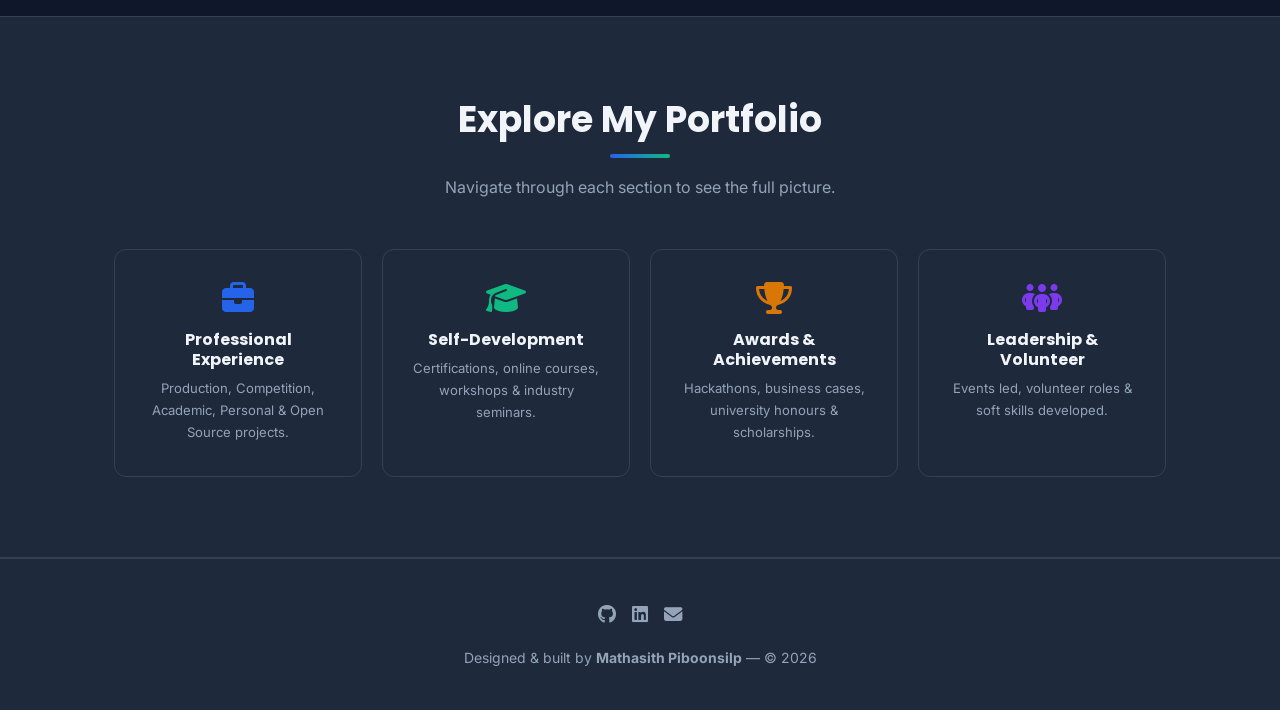
==== commit 33254aec: "Link CV button" ====
--- a/index.html
+++ b/index.html
@@ -142,17 +142,15 @@
             <i class="fa-solid fa-arrow-right" style="margin-left:auto;color:var(--text-muted);font-size:0.85rem;"></i>
           </a>
 
-          <!-- CV — not ready yet -->
-          <div class="link-wrapper">
-            <a href="#" class="about-link-card disabled" aria-disabled="true" tabindex="-1">
-              <i class="fa-solid fa-file-pdf"></i>
-              <div class="link-info">
-                <span>Download my</span>
-                <strong>CV / Résumé</strong>
-              </div>
-            </a>
-            <span class="coming-soon-badge"><i class="fa-solid fa-clock"></i> Coming Soon</span>
-          </div>
+          <!-- CV -->
+          <a href="https://drive.google.com/file/d/10WijlpnrC4NcjO72WNm9flJdDkoEtVhg/view?usp=drive_link" target="_blank" rel="noopener" class="about-link-card">
+            <i class="fa-solid fa-file-pdf"></i>
+            <div class="link-info">
+              <span>Download my</span>
+              <strong>CV / Résumé</strong>
+            </div>
+            <i class="fa-solid fa-arrow-right" style="margin-left:auto;color:var(--text-muted);font-size:0.85rem;"></i>
+          </a>
           <a href="mailto:maytasit2550@gmail.com" class="about-link-card">
             <i class="fa-solid fa-envelope"></i>
             <div class="link-info">
